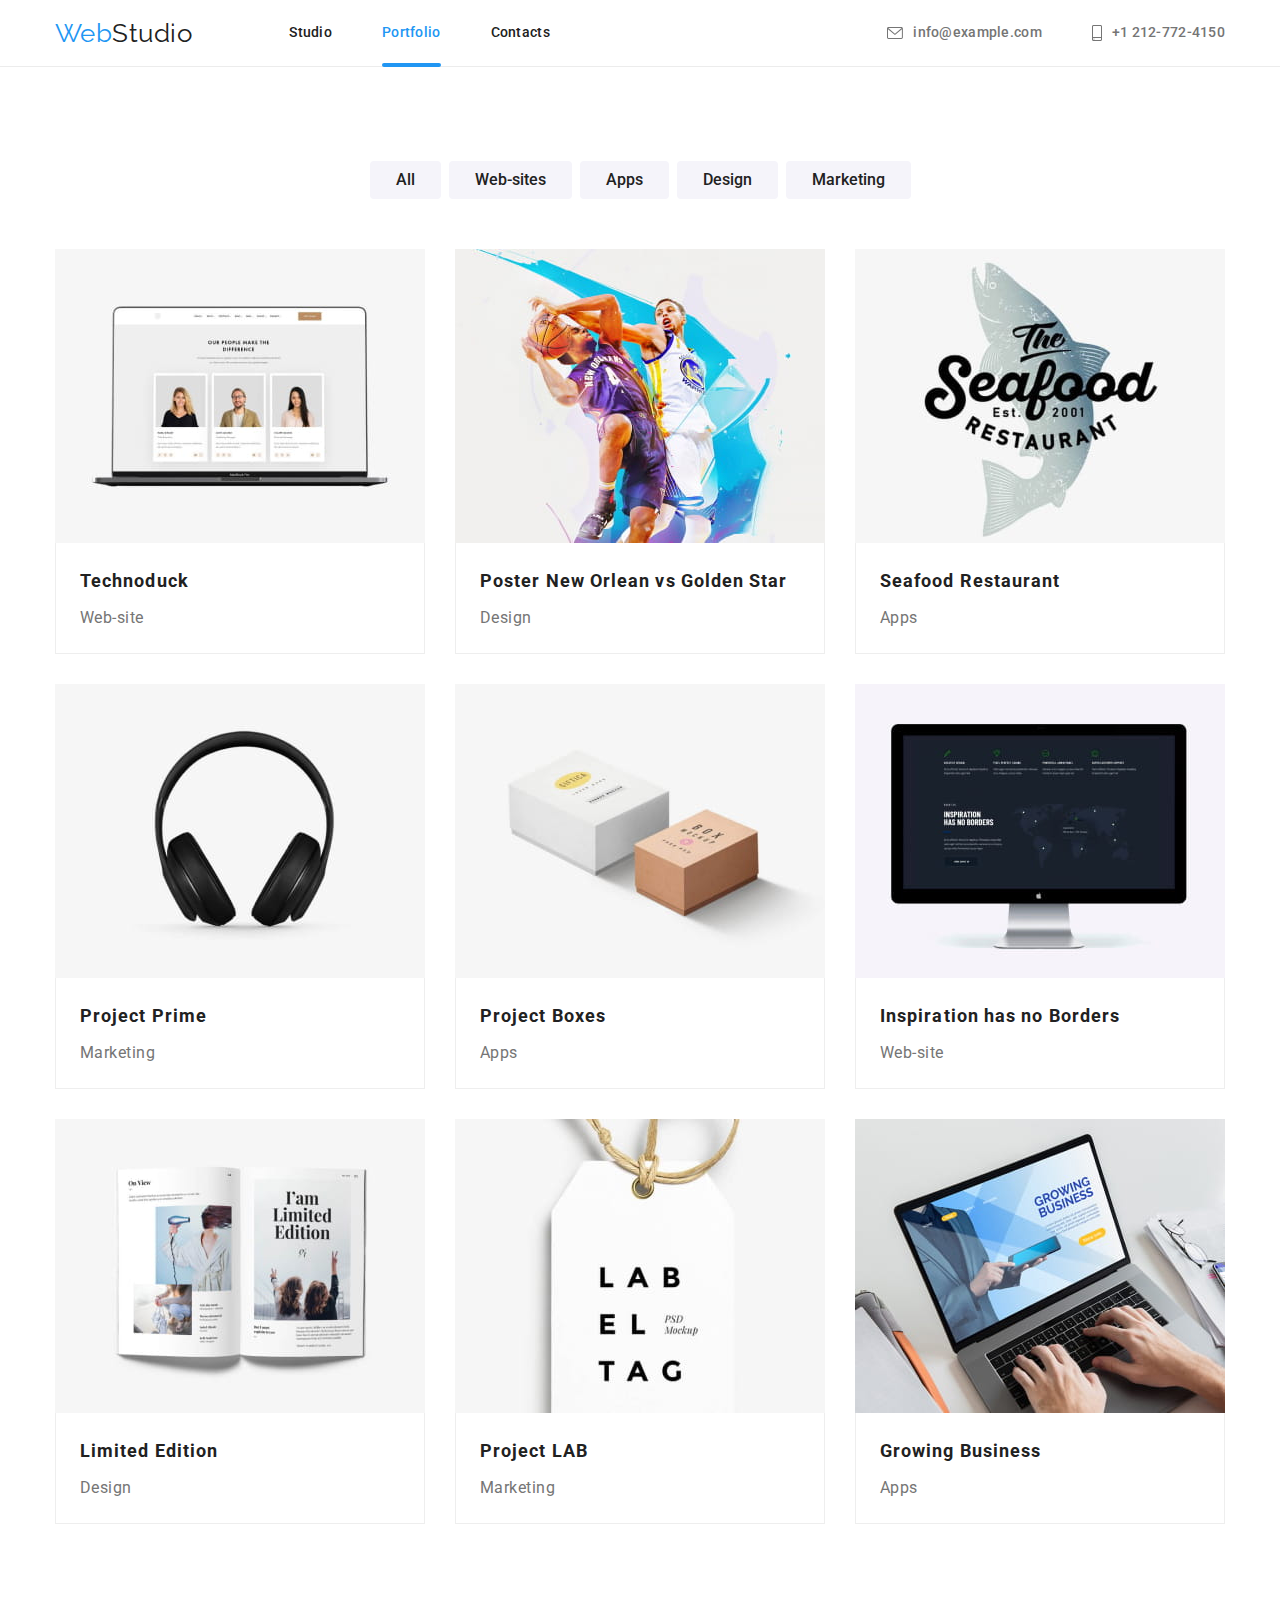
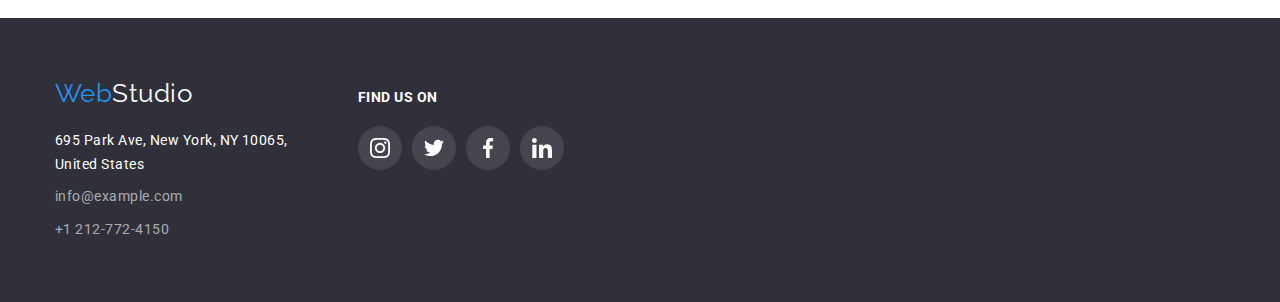
==== portfolio.html @ fd86ec64 "Додає інформації з минулої роботи" ====
<!DOCTYPE html>
<html lang="en">
<head>
    <meta charset="UTF-8">
    <meta http-equiv="X-UA-Compatible" content="IE=edge">
    <meta name="viewport" content="width=device-width, initial-scale=1.0">
    <title>Portfolio</title>
    <link rel="preconnect" href="https://fonts.googleapis.com">
    <link rel="preconnect" href="https://fonts.gstatic.com" crossorigin>
    <link href="https://fonts.googleapis.com/css2?family=Raleway:wght@700&family=Roboto:wght@400;500;700;900&display=swap"
        rel="stylesheet">
    <link rel="stylesheet" href="https://cdnjs.cloudflare.com/ajax/libs/modern-normalize/1.1.0/modern-normalize.min.css">
    <link rel="stylesheet" href="./css/styles.css">
</head>
<body>
<header class="page-header">
    <div class="contanier main-content">
        <nav class="navigation">
            <a href="./index.html" class="logo"><span class="logo-web">Web</span>Studio</a>
            <ul class="navigation-list">
                <li class="item"><a href="./index.html" class="link сurrent-secondary">Studio</a></li>
                <li class="item"><a href="./portfolio.html" class="link current">Portfolio</a></li>
                <li class="item"><a href="#" class="link сurrent-secondary">Contacts</a></li>
            </ul>
        </nav>
        <ul class="header-contacts">
            <li class="item">
                <a href="mailto:info@example.com" class="contact link-box">
                    <svg class="contact-icon" width="16" height="12">
                        <use href="./images/icons.svg#icon-envelope"></use>
                    </svg>
                    info@example.com
                </a>
            </li>
            <li class="item">
                <a href="tel:+1212724150" class="contact link-box">
                    <svg class="contact-icon smartphone" width="10" height="16">
                        <use href="./images/icons.svg#icon-smartphone"></use>
                    </svg>
                    +1 212-772-4150

                </a>
            </li>
        </ul>
    </div>
</header>
    <main>
        <section class="portfolio section">
            <div class="contanier">
                <h1 class="visually-hidden">Portfolio</h1>
                    <ul class="portfolio-buttons">
                        <li class="list-item"><button type="button" class="button">All</button></li>
                        <li class="list-item"><button type="button" class="button">Web-sites</button></li>
                        <li class="list-item"><button type="button" class="button">Apps</button></li>
                        <li class="list-item"><button type="button" class="button">Design</button></li>
                        <li class="list-item"><button type="button" class="button">Marketing</button></li>
                    </ul>
                <ul class="portfolio-list">
                    <li class="portfolio-element">
                        <a href="#" class="portfolio-link">
                            <div class="box">
                                <img src="./images/portfolio1.jpg" alt="Laptop" width="370" class="portfolio-image">
                                <div class="overlay">
                                    <p class="text">Technoduck is a state-of-the-art coronavirus distribution platform. Companies use this platform for digital
                                    espionage
                                    and attacks on competitors' secure servers.</p>
                                </div>
                            </div>
                            <div class="border">
                                <h2 class="title">Technoduck</h2>
                                <p class="text">Web-site</p>
                            </div>
                        </a>
                    </li>
                    <li class="portfolio-element">
                        <a href="#" class="portfolio-link">
                            <div class="box">
                                <img src="./images/portfolio2.jpg" alt="Athletes play basketball" width="370" class="portfolio-image">
                                <div class="overlay">
                                    <p class="text">Technoduck is a state-of-the-art coronavirus distribution platform. Companies use this platform for
                                        digital
                                        espionage
                                        and attacks on competitors' secure servers.</p>
                                </div>
                            </div>
                            <div class="border">
                                <h2 class="title">Poster New Orlean vs Golden Star</h2>
                                <p class="text">Design</p>
                            </div>
                        </a>
                    </li>
                    <li class="portfolio-element">
                        <a href="#" class="portfolio-link">
                            <div class="box">
                                <img src="./images/portfolio3.jpg" alt="Restaurant logo" width="370" class="portfolio-image">
                                <div class="overlay">
                                    <p class="text">Technoduck is a state-of-the-art coronavirus distribution platform. Companies use this platform for
                                        digital
                                        espionage
                                        and attacks on competitors' secure servers.</p>
                                </div>
                            </div>
                            <div class="border">
                                <h2 class="title">Seafood Restaurant</h2>
                                <p class="text">Apps</p>
                            </div>
                        </a>
                    </li>
                    <li class="portfolio-element">
                        <a href="#" class="portfolio-link">
                            <div class="box">
                                <img src="./images/portfolio4.jpg" alt="Headphone" width="370" class="portfolio-image">
                                <div class="overlay">
                                    <p class="text">Technoduck is a state-of-the-art coronavirus distribution platform. Companies use this platform for
                                        digital
                                        espionage
                                        and attacks on competitors' secure servers.</p>
                                </div>
                            </div>
                            <div class="border">
                                <h2 class="title">Project Prime</h2>
                                <p class="text">Marketing</p>
                            </div>
                        </a>
                    </li>
                    <li class="portfolio-element">
                        <a href="#" class="portfolio-link">
                            <div class="box">
                                <img src="./images/portfolio5.jpg" alt="Two branded boxes" width="370" class="portfolio-image">
                                <div class="overlay">
                                    <p class="text">Technoduck is a state-of-the-art coronavirus distribution platform. Companies use this platform for
                                        digital
                                        espionage
                                        and attacks on competitors' secure servers.</p>
                                </div>
                            </div>
                            <div class="border">
                                <h2 class="title">Project Boxes</h2>
                                <p class="text">Apps</p>
                            </div>
                        </a>
                    </li>
                    <li class="portfolio-element">
                        <a href="#" class="portfolio-link">
                            <div class="box">
                                <img src="./images/portfolio6.jpg" alt="Computer monitor" width="370" class="portfolio-image">
                                <div class="overlay">
                                    <p class="text">Technoduck is a state-of-the-art coronavirus distribution platform. Companies use this platform for
                                        digital
                                        espionage
                                        and attacks on competitors' secure servers.</p>
                                </div>
                            </div>
                            <div class="border">
                                <h2 class="title">Inspiration has no Borders</h2>
                                <p class="text">Web-site</p>
                            </div>
                        </a>
                    </li>
                    <li class="portfolio-element">
                        <a href="#" class="portfolio-link">
                            <div class="box">
                                <img src="./images/portfolio7.jpg" alt="Open journal" width="370" class="portfolio-image">
                                <div class="overlay">
                                    <p class="text">Technoduck is a state-of-the-art coronavirus distribution platform. Companies use this platform for
                                        digital
                                        espionage
                                        and attacks on competitors' secure servers.</p>
                                </div>
                            </div>
                            <div class="border">
                                <h2 class="title">Limited Edition</h2>
                                <p class="text">Design</p>
                            </div>
                        </a>
                    </li>
                    <li class="portfolio-element">
                        <a href="#" class="portfolio-link">
                            <div class="box">
                                <img src="./images/portfolio8.jpg" alt="Tag with logo" width="370" class="portfolio-image">
                                <div class="overlay">
                                    <p class="text">Technoduck is a state-of-the-art coronavirus distribution platform. Companies use this platform for
                                        digital
                                        espionage
                                        and attacks on competitors' secure servers.</p>
                                </div>
                            </div>
                            <div class="border">
                                <h2 class="title">Project LAB</h2>
                                <p class="text">Marketing</p>
                            </div>
                        </a>
                    </li>
                    <li class="portfolio-element">
                        <a href="#" class="portfolio-link">
                            <div class="box">
                                <img src="./images/portfolio9.jpg" alt="A person is typing on a laptop" width="370" class="portfolio-image">
                                <div class="overlay">
                                    <p class="text">Technoduck is a state-of-the-art coronavirus distribution platform. Companies use this platform for
                                        digital
                                        espionage
                                        and attacks on competitors' secure servers.</p>
                                </div>
                            </div>
                            <div class="border">
                                <h2 class="title">Growing Business</h2>
                                <p class="text">Apps</p>
                            </div>
                        </a>
                    </li>
                </ul>
            </div>
        </section>
    </main>
<footer>
    <div class="contanier end-page">
        <div class="contact-info">
            <a href="./index.html" class="link logo"><span class="logo-web">Web</span>Studio</a>
            <address class="width">
                <ul class="footer-contacts">
                    <li class="item"><a href="https://goo.gl/maps/jAzVGS8xta9FAQZa8" target="_blank"
                            rel="noopener noreferrer nofollow" class="address">695 Park Ave, New
                            York, NY 10065, United States</a></li>
                    <li class="item"><a href="mailto:info@example.com" class="contact">info@example.com</a></li>
                    <li class="item"><a href="tel:+1212724150" class="contact">+1 212-772-4150</a></li>
                </ul>
            </address>
        </div>
        <div class="main-icons">
            <p class="text">Find us on</p>
            <ul class="icons-list">
                <li>
                    <a href="#" class="link">
                        <svg width="20" height="20">
                            <use href="./images/icons.svg#icon-instagram"></use>
                        </svg>
                    </a>
                </li>
                <li>
                    <a href="#" class="link">
                        <svg width="20" height="20">
                            <use href="./images/icons.svg#icon-twitter"></use>
                        </svg>
                    </a>
                </li>
                <li>
                    <a href="#" class="link">
                        <svg width="20" height="20">
                            <use href="./images/icons.svg#icon-facebook"></use>
                        </svg>
                    </a>
                </li>
                <li>
                    <a href="#" class="link">
                        <svg width="20" height="20">
                            <use href="./images/icons.svg#icon-linkedin"></use>
                        </svg>
                    </a>
                </li>
            </ul>
        </div>
    </div>
</footer>
</body>
</html>
---- css/styles.css ----
:root {
    --main-text-color: #757575;
    --tittle-text-color: #212121;
    --accent-text-color: #2196F3;
    --secondary-text-color: #ffffff;

    --main-bg-color: #ffffff;
    --secondary-bg-color: #F5F4FA;
    --accent-bg-color: #2F303A;
    --accent-bg-blue-color: #2196F3;

    --border-color: #EEEEEE;

    --icon-color: #AFB1B8;

    --timing: cubic-bezier(0.4, 0, 0.2, 1);
}

/* ------------------------------------- */
/*        STYLES BODY AND OTHERS         */
/* ------------------------------------- */

body {
    color: var(--main-text-color);
    background-color: var(--main-bg-color);
    font-family: 'Roboto', sans-serif;
    letter-spacing: 0.03em;
}
h1,h2,h3,h4,h5,h6,p {
    margin-top: 0;
    margin-bottom: 0;
}
ul {
    list-style: none;
    margin: 0;
    padding-left: 0;
}
a {
    text-decoration: none;
}
button {
    cursor: pointer;
}
img {
    display: block;
    max-width: 100%;
    height: auto;
}
.visually-hidden {
    position: absolute;
    white-space: nowrap;
    width: 1px;
    height: 1px;
    overflow: hidden;
    border: 0;
    padding: 0;
    clip: rect(0 0 0 0);
    clip-path: inset(50%);
    margin: -1px;
}
.contanier {
    margin-right: auto;
    margin-left: auto;
    padding: 0 15px;
    width: 1200px;
}
.section {
    padding: 94px 0;
}
.title {
    margin-bottom: 50px;

    color: var(--tittle-text-color);
    font-weight: 700;
    font-size: 36px;
    line-height: 1.16;
    text-align: center;
}

/* ------------------------------------- */
/*             STYLES HEADER             */
/* ------------------------------------- */

.page-header {
    border-bottom: 1px solid #ECECEC;
}
.main-content {
    display: flex;
    align-items: center;
    justify-content: space-between ;
}
.navigation {
    display: flex;
    align-items: center;
}
.logo {
    margin-right: 97px;

    color: var(--tittle-text-color);
    font-family: 'Raleway', sans-serif;
    font-size: 26px;
    line-height: 1.19;
}
.logo-web {
    color: var(--accent-text-color)
}
.navigation-list {
    display: flex ;
}
.navigation-list .item {
    position: relative;
}
.navigation-list .item:not(:last-child) {
    margin-right: 50px;
}
.navigation-list .link {
    display: block;
    padding-top: 25px;
    padding-bottom: 25px;

    color: var(--tittle-text-color);
    font-weight: 500;
    font-size: 14px;
    line-height: 1.14;
    letter-spacing: 0.02em;

    transition: color 250ms var(--timing); 
}
.navigation-list .current {
    color: var(--accent-text-color);
}
.current::after {
    position: absolute;
    content: "";
    bottom: -1px;
    right: 0;
    width: 100%;
    height: 4px;

    background: var(--accent-text-color);
    border-radius: 2px;
}
.сurrent-secondary::after {
    position: absolute;
    content: "";
    bottom: -1px;
    right: 0;
    width: 100%;
    height: 4px;

    background: var(--accent-text-color);
    border-radius: 2px;
    transform: scale(0);

    transition: transform 250ms var(--timing);
}
.navigation-list .link:hover::after,
.navigation-list .link:focus::after {
    transform: scale(1);
}
.header-contacts {
    display: flex;
}
.header-contacts .item:not(:last-child) {
    margin-right: 50px;
}
.header-contacts .contact {
    padding-top: 25px;
    padding-bottom: 25px;

    color: inherit;
    font-weight: 500;
    font-size: 14px;
    line-height: 1.14;
    letter-spacing: 0.02em;

    transition: color 250ms var(--timing);
}
.link-box {
    display: flex;
    align-items: center;
}
.contact-icon {
    margin-right: 10px;
    fill: currentColor;
}
.navigation-list .link:focus,
.navigation-list .link:hover,
.header-contacts .contact:hover,
.header-contacts .contact:focus {
    color: var(--accent-text-color);
}

/* ------------------------------------- */
/*              STYLES MAIN              */          
/* ------------------------------------- */

/* ---FIRST PART--- */

.first-part {
    min-height: 600px;
    max-width: 1600px;
    margin-left: auto;
    margin-right: auto;

    color: var(--secondary-text-color);
    letter-spacing: 0.06em;
    text-align: center;
    padding-top: 200px;
    padding-bottom: 200px;

    background-color: #C4C4C4;
    background-image: linear-gradient(to right, rgba(47, 48, 58, 0.4), rgba(47, 48, 58, 0.4)), url(../images/bg.jpg);
    background-repeat: no-repeat;
    background-position: 50% 35%;
    background-size: cover;
}
.first-part .title {
    width: 696px;
    margin-right: auto;
    margin-left: auto;
    margin-bottom: 30px;

    color: var(--secondary-text-color);
    font-weight: 900;
    font-size: 44px;
    line-height: 1.36;
    text-transform: uppercase;
}
.first-part .button {
    min-width: 200px;
    padding: 10px 20px 10px 19px;
    
    color: inherit;
    font-weight: 700;
    font-size: 16px;
    line-height: 1.85;

    background-color:var(--accent-bg-blue-color);
    border: none;
    box-shadow: 0px 4px 4px rgba(0, 0, 0, 0.15);
    border-radius: 4px;

    transition: background-color 250ms var(--timing);
}
.first-part .button:hover, .first-part .button:focus {
    background-color: #188CE8;
}
.backdrop {
    position: fixed;
    top: 0;
    left: 0;
    width: 100%;
    height: 100%;
    z-index: 1;

    background-color: rgba(0, 0, 0, 0.2);

    transform: scale(1) rotateY(360deg);
    transform-origin: top center;
    transition: opacity 250ms var(--timing), transform 1000ms var(--timing), background-color 250ms var(--timing) 500ms;
}
.backdrop.is-hidden {
    opacity: 0;
    pointer-events: none;
    transform: scale(3) rotateY(0);
    background-color: transparent;
}
.modal {
    position: absolute;
    top: 50%;
    left: 50%;
    transform: translate(-50%, -50%);
    width: 528px;
    min-height: 581px;

    background-color: var(--main-bg-color);
    box-shadow: 0px 1px 3px rgba(0, 0, 0, 0.12), 0px 1px 1px rgba(0, 0, 0, 0.14), 0px 2px 1px rgba(0, 0, 0, 0.2);
    border-radius: 4px;

}
.modal-buttom {
    position: absolute;
    top: 8px;
    right: 8px;
    height: 30px;
    width: 30px;
    display: flex;
    justify-content: center;
    align-items: center;

    background-color: var(--main-bg-color);
    border: 1px solid rgba(0, 0, 0, 0.1);
    border-radius: 50%;
}
/* ---SECOND PART--- */

.benefits-list {
    display: flex;
}
.benefits-list .item:not(:last-child) {
    margin-right: 30px;
} 
.second-part .item {
    width: 270px;
}
.svg-box {
    display: flex;
    margin-bottom: 30px;
    height: 120px;
    justify-content: center;
    align-items: center;

    background-color: var(--secondary-bg-color);
    border-radius: 4px;
}
.second-part .subtitle {
    margin-bottom: 9px;

    color: var(--tittle-text-color);
    font-weight: 700;
    font-size: 14px;
    line-height: 1.14;
    text-transform: uppercase;
}
.second-part .text {
    font-size: 14px;
    line-height: 1.71;
}

/* ---THIRD PART--- */

.third-part {
    padding-top: 0;
}
.description-list {
    display: flex;
}
.description-list .item:not(:last-child) {
    margin-right: 30px;
}
.description-list .item {
    position: relative;
}
.description-box {
    position: absolute;
    width: 100%;
    height: 70px;
    bottom: 0;
    display: flex;
    justify-content: center;
    align-items: center;

    background: rgba(47, 48, 58, 0.8);
}
.description-box .text {
    color: var(--secondary-text-color);
    font-weight: 700;
    font-size: 14px;
    line-height: 1.14;
    text-transform: uppercase;
}

/* ---FOURTH PART--- */

.fourth-part {
    background-color: var(--secondary-bg-color)
}
.fourth-part .title {
    text-transform: capitalize;
}
.wokers-list {
    display: flex;
}
.wokers-list .item:not(:last-child) {
    margin-right: 30px;
}
.fourth-part .item {
    width: 270px;

    background-color: var(--main-bg-color);
    font-size: 16px;
    line-height: 1.18;
    text-align: center;
    box-shadow: 0px 1px 3px rgba(0, 0, 0, 0.12), 0px 1px 1px rgba(0, 0, 0, 0.14), 0px 2px 1px rgba(0, 0, 0, 0.2);
    border-radius: 0px 0px 4px 4px;
}
.woker {
    padding: 30px 15px;
}
.fourth-part .name{
    margin-bottom: 10px;

    color: var(--tittle-text-color);
    font-weight: 500;
}
.job-title {
    margin-bottom: 16px;
}
.wokers-link {
    display: flex;
    justify-content: center;
    column-gap: 10px;
}
.wokers-link .link {
    display: flex;
    width: 44px;
    height: 44px;
    justify-content: center;
    align-items: center;
    row-gap: 10px;
    fill: var(--icon-color);
    background-color: var(--main-bg-color);
    border-radius: 50%;

    transition: background-color 250ms var(--timing), fill 250ms var(--timing);
}
.wokers-link .link:hover,
.wokers-link .link:focus {
    background-color: var(--accent-bg-blue-color);
    fill: var(--secondary-text-color);
}
/* ---FIFTH PART--- */

.fifth-part .title {
    text-transform: capitalize;
}
.customers {
    display: flex;
    column-gap: 30px;
}
.customer-link {
    display: flex;
    width: 170px;
    height: 92px;
    justify-content: center;
    align-items: center;
    border: 1px solid var(--icon-color);
    border-radius: 4px;
    fill: var(--icon-color);

    transition: fill 250ms var(--timing), border-color 250ms var(--timing);
}
.customer-link:hover, .customer-link:focus {
    fill: var(--accent-text-color);
    border-color: var(--accent-text-color);
}

/* ------------------------------------- */
/*              STYLES FOOTER            */
/* ------------------------------------- */

footer {
    padding-top: 60px;
    padding-bottom: 60px;

    background-color: var(--accent-bg-color);
}
footer .logo.link {
    display: inline-block;
    margin-bottom: 20px;
    margin-right: 0;

    color: var(--secondary-text-color);
}
.end-page {
    display: flex;
    align-items: baseline;
}
.contact-info {
    margin-right: 70px;
}
.width {
    width: 233px;
}
.footer-contacts {
    font-style: normal;
    font-size: 14px;
    line-height: 1.71;
}
.footer-contacts .item:not(:last-child) {
    margin-bottom: 9px;
}
.footer-contacts .address {
    display: inline-block;
    color: var(--secondary-text-color);
}
.footer-contacts .contact{
    color: rgba(255, 255, 255, 0.6);

    transition: color 250ms var(--timing);
}
.footer-contacts .contact:hover, 
.footer-contacts .contact:focus {
    color: var(--accent-text-color);
}
.main-icons .text {
    margin-bottom: 20px;

    color: var(--secondary-text-color);
    font-weight: 700;
    font-size: 14px;
    line-height: 1.14;
    text-align: left;
    text-transform: uppercase;
}
.icons-list {
    display: flex;
    column-gap: 10px;
}
.icons-list .link {
    display: flex;
    width: 44px;
    height: 44px;
    justify-content: center;
    align-items: center;
    fill: var(--secondary-text-color);
    background-color: rgba(255, 255, 255, 0.1);
    border-radius: 50%;

    transition: background-color 250ms var(--timing);
}
.icons-list .link:hover,
.icons-list .link:focus {
    background-color: var(--accent-bg-blue-color);
}

/* ------------------------------------- */
/*      ---- STYLES PORTFOLIO ----       */
/* ------------------------------------- */

/* ------------------------------------- */
/*              STYLES MAIN              */
/* ------------------------------------- */

.portfolio-buttons {
    margin-right: auto;
    margin-left: auto;
    margin-bottom: 50px;
    display: flex;
    justify-content: center;
}
.portfolio-buttons .list-item:not(:last-child) {
    margin-right: 8px;
}

.portfolio-buttons .button{
    padding: 6px 26px;

    color: var(--tittle-text-color);
    background-color: var(--secondary-bg-color);
    font-weight: 500;
    font-size: 16px;
    line-height: 1.62;
    border: none;
    border-radius: 4px;

    transition: color 250ms var(--timing), background-color 250ms var(--timing), box-shadow 250ms var(--timing);
}
.portfolio-buttons .button:hover,
.portfolio-buttons .button:focus {
    color: var(--secondary-text-color);
    background-color: var(--accent-bg-blue-color);
    box-shadow: 0px 3px 1px rgba(0, 0, 0, 0.1), 0px 1px 2px rgba(0, 0, 0, 0.08), 0px 2px 2px rgba(0, 0, 0, 0.12);
    
}
.portfolio-list {
    display: flex;
    flex-wrap: wrap;
    gap: 30px;
}
.portfolio-link {
    display: inline-block;
    transition: box-shadow 250ms cubic-bezier(0.4, 0, 0.2, 1);
}
.portfolio-link:hover,
.portfolio-link:focus {
    box-shadow: 0px 1px 1px rgba(0, 0, 0, 0.12), 0px 4px 4px rgba(0, 0, 0, 0.06), 1px 4px 6px rgba(0, 0, 0, 0.16);
}
.box {
    position: relative;
    overflow: hidden;

}
.border {
    border-bottom: 1px solid var(--border-color);
    border-right: 1px solid var(--border-color);
    border-left: 1px solid var(--border-color);
    padding: 20px 24px;
}
.portfolio-element .title {
    margin-bottom: 4px;

    color: var(--tittle-text-color);
    font-weight: 700;
    font-size: 18px;
    line-height: 2;
    letter-spacing: 0.06em;
    text-align: left;
}
.portfolio-element .text {
    color: var(--main-text-color);
    font-size: 16px;
    line-height: 1.87;
}
.overlay {
    position: absolute;
    top: 0;
    width: 100%;
    height: 100%;
    display: flex;
    justify-content: center;
    align-items: center;

    background-color: rgba(33, 150, 243, 0.9);

    transform: translateY(101%) scaleX(0);
    transition: transform 250ms var(--timing);
}
.overlay .text {
    width: 322px;
    font-size: 18px;
    line-height: 1.55;
    color: var(--secondary-text-color);
}
.portfolio-link:hover .overlay,
.portfolio-link:focus .overlay {
    transform: translateY(0) scaleX(100%);
}
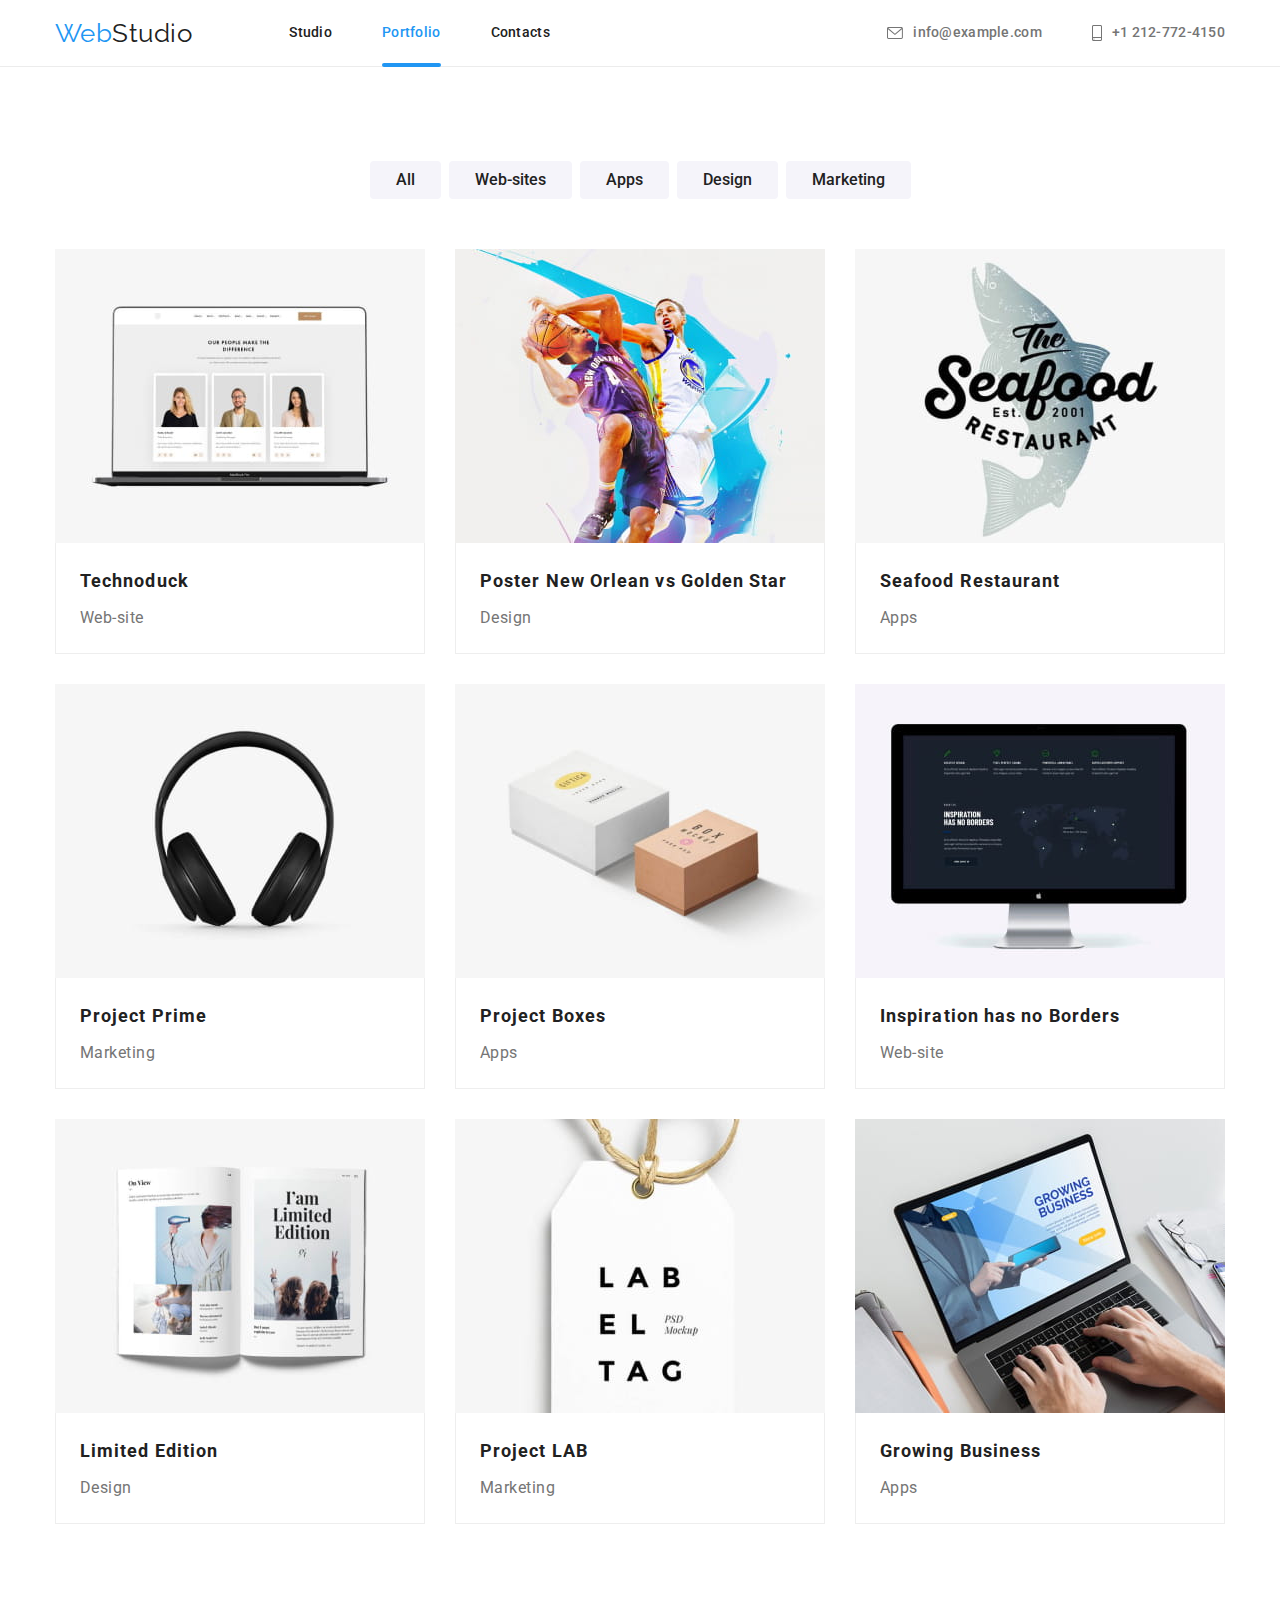
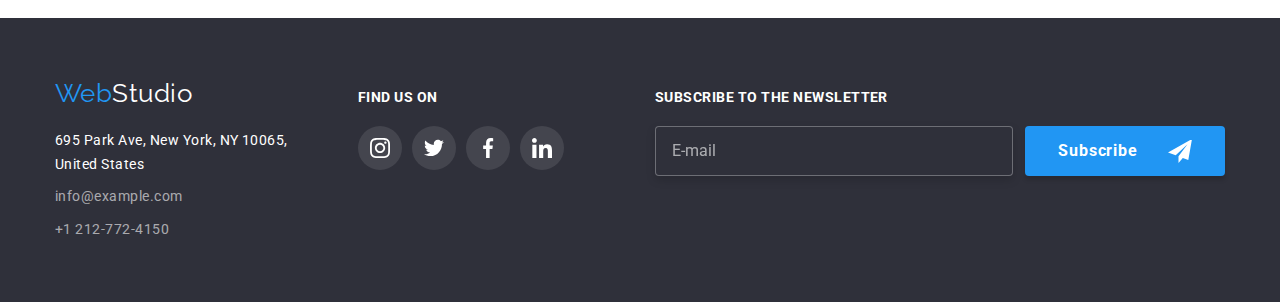
==== commit df0b51ae: "Додає домашне завдання" ====
--- a/portfolio.html
+++ b/portfolio.html
@@ -259,6 +259,20 @@
                 </li>
             </ul>
         </div>
+        <div class="footer-form">
+            <p class="text">Subscribe to the newsletter</p>
+            <form class="form">
+                <label>
+                    <input type="email" name="email" placeholder="E-mail" required class="form-email">
+                </label>
+                <button type="submit">
+                    <span class="button-text">Subscribe</span>
+                    <svg width="24" height="24">
+                        <use href="./images/icons.svg#icon-icon-send"></use>
+                    </svg>
+                </button>
+            </form>
+        </div>
     </div>
 </footer>
 </body>
--- a/css/styles.css
+++ b/css/styles.css
@@ -215,6 +215,7 @@
     background-position: 50% 35%;
     background-size: cover;
 }
+
 .first-part .title {
     width: 696px;
     margin-right: auto;
@@ -227,6 +228,7 @@
     line-height: 1.36;
     text-transform: uppercase;
 }
+
 .first-part .button {
     min-width: 200px;
     padding: 10px 20px 10px 19px;
@@ -243,9 +245,11 @@
 
     transition: background-color 250ms var(--timing);
 }
+
 .first-part .button:hover, .first-part .button:focus {
     background-color: #188CE8;
 }
+
 .backdrop {
     position: fixed;
     top: 0;
@@ -260,12 +264,14 @@
     transform-origin: top center;
     transition: opacity 250ms var(--timing), transform 1000ms var(--timing), background-color 250ms var(--timing) 500ms;
 }
+
 .backdrop.is-hidden {
     opacity: 0;
     pointer-events: none;
     transform: scale(3) rotateY(0);
     background-color: transparent;
 }
+
 .modal {
     position: absolute;
     top: 50%;
@@ -279,6 +285,150 @@
     border-radius: 4px;
 
 }
+
+.modal-form {
+    text-align: left;
+    padding: 40px;
+    color: var(--tittle-text-color);
+}
+
+.modal-form .text {
+    margin-bottom: 12px;
+
+    font-weight: 700;
+    font-size: 20px;
+    line-height: 1.15;
+    letter-spacing: 0.03em;
+}
+
+.modal-form .name {
+    display: block;
+    margin-bottom: 4px;
+
+    color: var(--main-text-color);
+    font-size: 12px;
+    line-height: 1.16;
+    letter-spacing: 0.01em;
+}
+
+.position {
+    position: relative;
+}
+
+.modal-form .field {
+    width: 100%;
+    padding: 12px 42px;
+    margin-bottom: 10px;
+
+    border: 1px solid rgba(33, 33, 33, 0.2);
+    border-radius: 4px;
+
+    transition: border-color 250ms var(--timing);
+}
+
+.modal-icon {
+    position: absolute;
+    top: 0;
+    left:0;
+
+    transform: translate(75%, 75%);
+
+    transition: fill 250ms var(--timing);
+}
+
+.field:focus + .modal-icon {
+    fill: var(--accent-text-color);
+}
+
+.field:focus {
+    border-color: var(--accent-text-color);
+    outline: none;
+}
+
+.field.comments {
+    padding: 12px 16px;
+    margin-bottom: 20px;
+    resize: none;
+}
+
+.field.comments::placeholder {
+    color: rgba(117, 117, 117, 0.5);
+    font-size: 14px;
+    line-height: 1.14;
+    letter-spacing: 0.01em;
+}
+
+.policy-agree {
+    display: flex;
+    justify-content: center;
+    align-items: center;
+    margin-bottom: 30px;
+
+    color: var(--main-text-color);
+    font-size: 13px;
+    line-height: 1.71;
+    letter-spacing: 0.03em;
+}
+
+.policy-icon{
+    fill: var(--main-bg-color);
+    border: 1px solid var(--tittle-text-color);
+    border-radius: 2px;
+    cursor: pointer;
+}
+
+.policy-checkbox:checked + .policy-icon {
+    fill: var(--accent-text-color);
+    border:none;
+}
+
+.policy-checkbox:focus + .policy-icon {
+    outline: 2px solid var(--tittle-text-color);
+}
+
+.policy-contract {
+    position: relative;
+    color: var(--accent-text-color);
+}
+
+.policy-contract::after {
+    position: absolute;
+    content: "";
+    bottom: 0;
+    right: 0;
+    width: 100%;
+    height: 1px;
+
+    background: var(--accent-text-color);
+}  
+
+.form-button {
+    display: block;
+    min-width: 200px;
+    height: 50px;
+    padding: 0;
+    margin-left: auto;
+    margin-right: auto;
+    
+    color: var(--secondary-text-color);
+    font-weight: 700;
+    font-size: 16px;
+    line-height: 1.85;
+    letter-spacing: 0.06em;
+    
+    background-color: var(--accent-bg-blue-color);
+    border: none;
+    box-shadow: 0px 4px 4px rgba(0, 0, 0, 0.15);
+    border-radius: 4px;
+    
+    transition: background-color 250ms var(--timing);
+}
+
+.form-button:hover,
+.form-button:focus {
+    background-color: #188CE8;
+}
+
 .modal-buttom {
     position: absolute;
     top: 8px;
@@ -292,7 +442,15 @@
     background-color: var(--main-bg-color);
     border: 1px solid rgba(0, 0, 0, 0.1);
     border-radius: 50%;
-}
+
+    transition: fill 250ms var(--timing);
+}
+
+.modal-buttom:hover,
+.modal-buttom:focus {
+    fill: var(--accent-text-color);
+}
+
 /* ---SECOND PART--- */
 
 .benefits-list {
@@ -524,7 +682,73 @@
 .icons-list .link:focus {
     background-color: var(--accent-bg-blue-color);
 }
-
+.footer-form {
+    margin-left: auto;
+}
+.footer-form .text {
+    margin-bottom: 20px;
+
+    color: var(--secondary-text-color);
+    font-weight: 700;
+    font-size: 14px;
+    line-height: 1.14;
+    text-align: left;
+    text-transform: uppercase;
+}
+.form {
+    display: flex;
+    justify-content: center;
+}
+.form-email {
+    margin-right: 12px;
+    padding: 10px 16px;
+    width: 358px;
+    height: 50px;
+
+    color: var(--secondary-text-color);
+    background-color: var(--accent-bg-color);
+    border: 1px solid rgba(255, 255, 255, 0.3);
+    filter: drop-shadow(0px 4px 4px rgba(0, 0, 0, 0.15));
+    border-radius: 4px;
+}
+.form-email::placeholder {
+    color: rgba(255, 255, 255, 0.6);
+    font-size: 16px;
+    line-height: 1.25;
+}
+.form button {
+    display: flex;
+    min-width: 200px;
+    height: 50px;
+    justify-content: center;
+    align-items: center;
+    padding: 0;
+    
+    color: inherit;
+    font-weight: 700;
+    font-size: 16px;
+    line-height: 1.85;
+    letter-spacing: 0.06em;
+    
+    background-color: var(--accent-bg-blue-color);
+    border: none;
+    box-shadow: 0px 4px 4px rgba(0, 0, 0, 0.15);
+    border-radius: 4px;
+    
+    transition: background-color 250ms var(--timing);
+}
+.form button:hover,
+.form button:focus {
+    background-color: #188CE8;
+}
+.button-text {
+    margin-right: 30px;
+
+    color: var(--secondary-text-color);
+    font-weight: 700;
+    font-size: 16px;
+    line-height: 1.85;
+}
 /* ------------------------------------- */
 /*      ---- STYLES PORTFOLIO ----       */
 /* ------------------------------------- */
